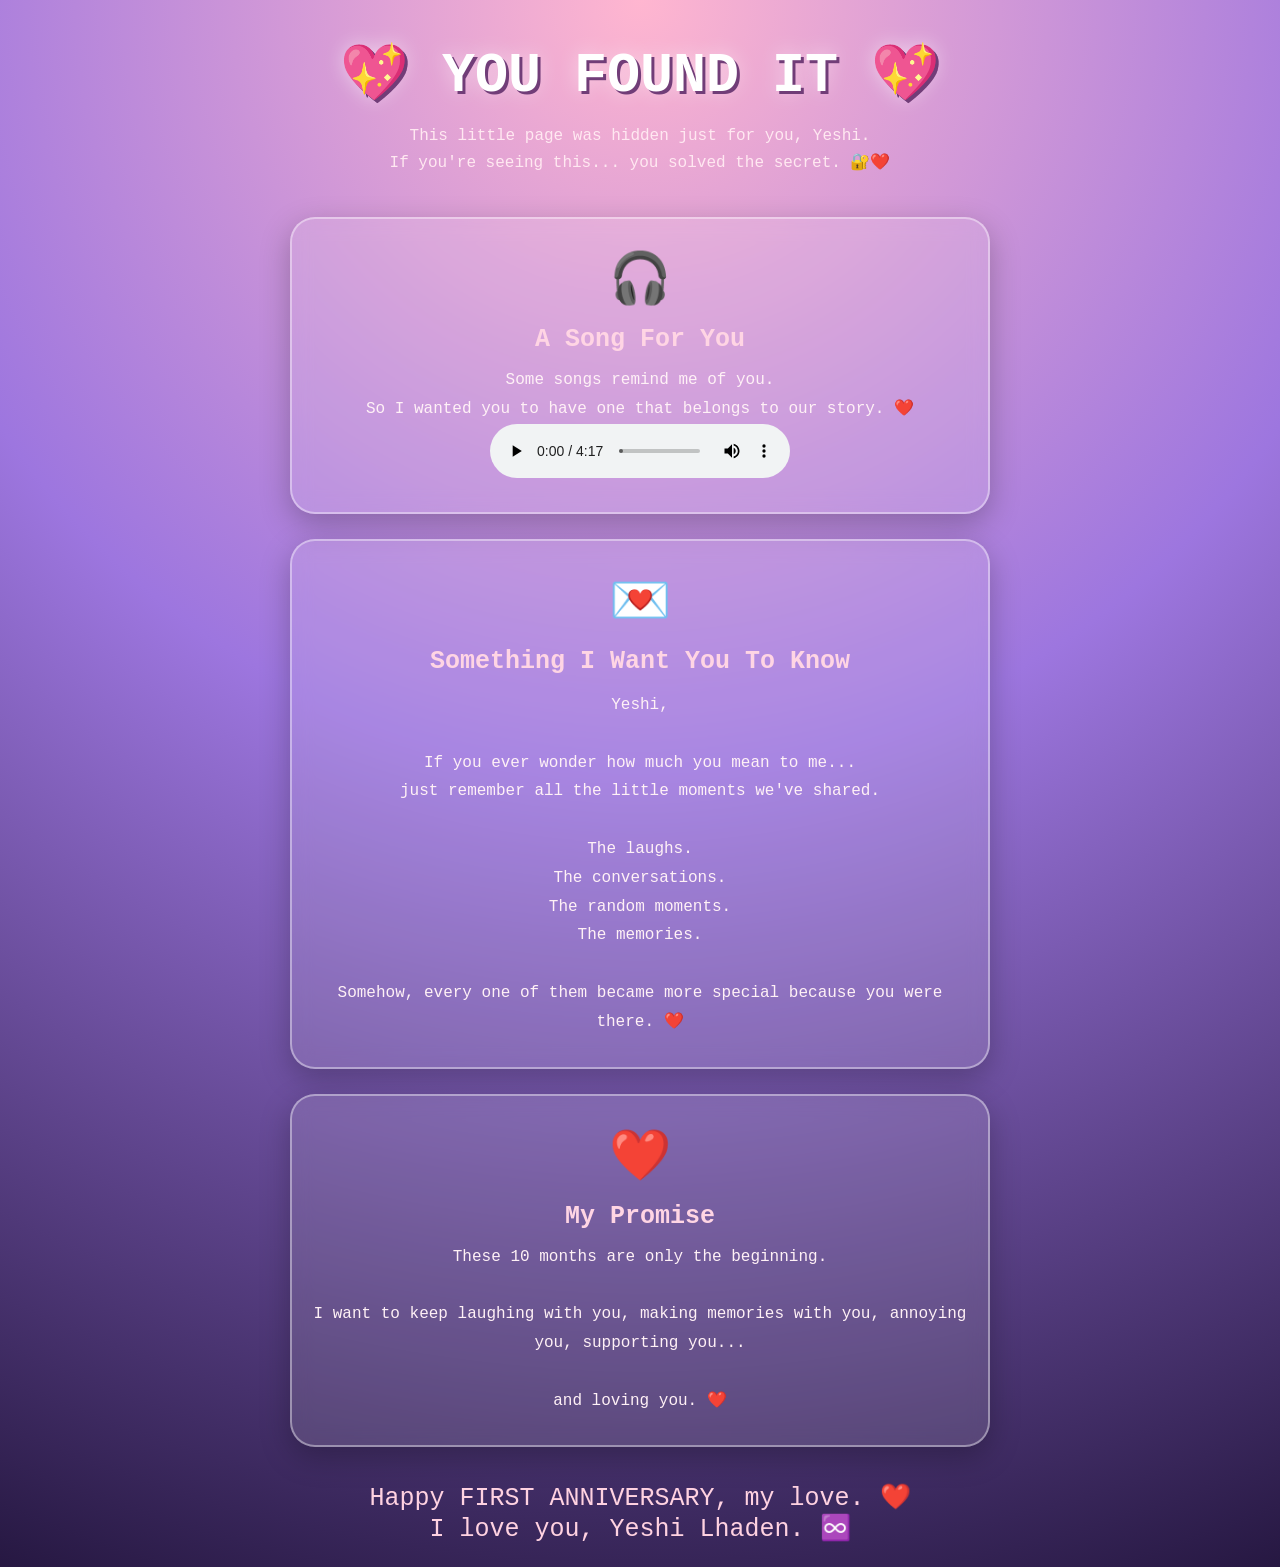
==== pages/secret-surprise.html @ 312b2a27 "Create first anniversary website" ====
<!DOCTYPE html>
<html lang="en">

<head>

<meta charset="UTF-8">

<meta name="viewport"
content="width=device-width, initial-scale=1.0">

<title>A Secret For You ❤️</title>

<style>

*{
    margin:0;
    padding:0;
    box-sizing:border-box;
}

body{

    min-height:100vh;

    font-family:monospace;

    text-align:center;

    color:white;

    background:
    radial-gradient(circle at top,#ffb6d0,#9d76df 45%,#24163f);

    overflow-x:hidden;

}


/* MAIN */

.container{

    min-height:100vh;

    display:flex;

    flex-direction:column;

    align-items:center;

    padding:40px 20px;

}


/* TITLE */

h1{

    font-size:clamp(30px,8vw,55px);

    color:#fff;

    text-shadow:
    3px 3px #713d78,
    0 0 20px rgba(255,255,255,.5);

    animation:appear 2s ease;

}


.subtitle{

    margin-top:15px;

    max-width:600px;

    font-size:16px;

    line-height:1.7;

    color:#ffe8f1;

}


/* CARDS */

.cards{

    width:100%;

    max-width:700px;

    margin-top:40px;

    display:flex;

    flex-direction:column;

    gap:25px;

}


.card{

    background:rgba(255,255,255,.12);

    border:2px solid rgba(255,255,255,.4);

    border-radius:25px;

    padding:30px 20px;

    backdrop-filter:blur(10px);

    box-shadow:
    0 10px 30px rgba(0,0,0,.25);

    animation:slideUp 1s ease;

}


.icon{

    font-size:50px;

    margin-bottom:15px;

}


.card h2{

    font-size:25px;

    margin-bottom:12px;

    color:#ffd5e4;

}


.card p{

    font-size:16px;

    line-height:1.8;

    color:#fff1f6;

}


/* MUSIC */

.music-button{

    margin-top:20px;

    padding:13px 25px;

    border:none;

    border-radius:25px;

    background:#ff5f91;

    color:white;

    font-family:monospace;

    font-size:16px;

    cursor:pointer;

}


.music-button:hover{

    transform:scale(1.05);

}


/* LOVE MESSAGE */

.love-message{

    margin-top:15px;

    font-size:17px;

    line-height:1.9;

}


/* FINAL */

.final{

    margin-top:35px;

    font-size:25px;

    color:#ffd2e1;

    animation:pulse 1.5s infinite;

}


@keyframes appear{

    from{

        opacity:0;

        transform:scale(.6);

    }

    to{

        opacity:1;

        transform:scale(1);

    }

}


@keyframes slideUp{

    from{

        opacity:0;

        transform:translateY(40px);

    }

    to{

        opacity:1;

        transform:translateY(0);

    }

}


@keyframes pulse{

    0%,100%{

        transform:scale(1);

    }

    50%{

        transform:scale(1.05);

    }

}


/* HEARTS */

.heart{

    position:fixed;

    bottom:-30px;

    pointer-events:none;

    animation:floatUp linear forwards;

}


@keyframes floatUp{

    0%{

        transform:
        translateY(0)
        rotate(0);

        opacity:0;

    }

    20%{

        opacity:1;

    }

    100%{

        transform:
        translateY(-110vh)
        rotate(360deg);

        opacity:0;

    }

}


</style>

</head>


<body>


<div class="container">


    <h1>
        💖 YOU FOUND IT 💖
    </h1>


    <p class="subtitle">

        This little page was hidden just for you, Yeshi.

        <br>

        If you're seeing this...

        you solved the secret. 🔐❤️

    </p>


    <div class="cards">


        <!-- SONG -->

        <div class="card">

            <div class="icon">
                🎧
            </div>

            <h2>
                A Song For You
            </h2>

            <p>

                Some songs remind me of you.

                <br>

                So I wanted you to have one
                that belongs to our story. ❤️

            </p>


            <!-- MUSIC FILE -->

            <audio id="song" controls>

                <source
                    src="../music/our-song.mp3"
                    type="audio/mpeg"
                >

                Your browser does not support audio.

            </audio>

        </div>


        <!-- MESSAGE -->

        <div class="card">

            <div class="icon">
                💌
            </div>

            <h2>
                Something I Want You To Know
            </h2>


            <p class="love-message">

                Yeshi,

                <br><br>

                If you ever wonder how much
                you mean to me...

                <br>

                just remember all the little
                moments we've shared.

                <br><br>

                The laughs.

                <br>

                The conversations.

                <br>

                The random moments.

                <br>

                The memories.

                <br><br>

                Somehow, every one of them
                became more special because
                you were there.

                ❤️

            </p>

        </div>


        <!-- FINAL MESSAGE -->

        <div class="card">

            <div class="icon">
                ❤️
            </div>

            <h2>
                My Promise
            </h2>

            <p>

                These 10 months are only
                the beginning.

                <br><br>

                I want to keep laughing with you,
                making memories with you,
                annoying you,
                supporting you...

                <br><br>

                and loving you.

                ❤️

            </p>

        </div>


    </div>


    <div class="final">

        Happy  FIRST ANNIVERSARY, my love. ❤️

        <br>

        I love you, Yeshi Lhaden. ♾️

    </div>


</div>


<script>


/* FLOATING HEARTS */

function createHeart(){

    const heart=
    document.createElement("div");

    heart.className="heart";


    const symbols=[

        "❤️",
        "💕",
        "💗",
        "💖",
        "✨",
        "🌸"

    ];


    heart.innerHTML=
    symbols[
        Math.floor(
            Math.random()*symbols.length
        )
    ];


    heart.style.left=
    Math.random()*100+"vw";


    heart.style.fontSize=
    (15+Math.random()*22)+"px";


    heart.style.animationDuration=
    (4+Math.random()*5)+"s";


    document.body.appendChild(heart);


    setTimeout(()=>{

        heart.remove();

    },10000);

}


setInterval(createHeart,500);

</script>


</body>

</html>
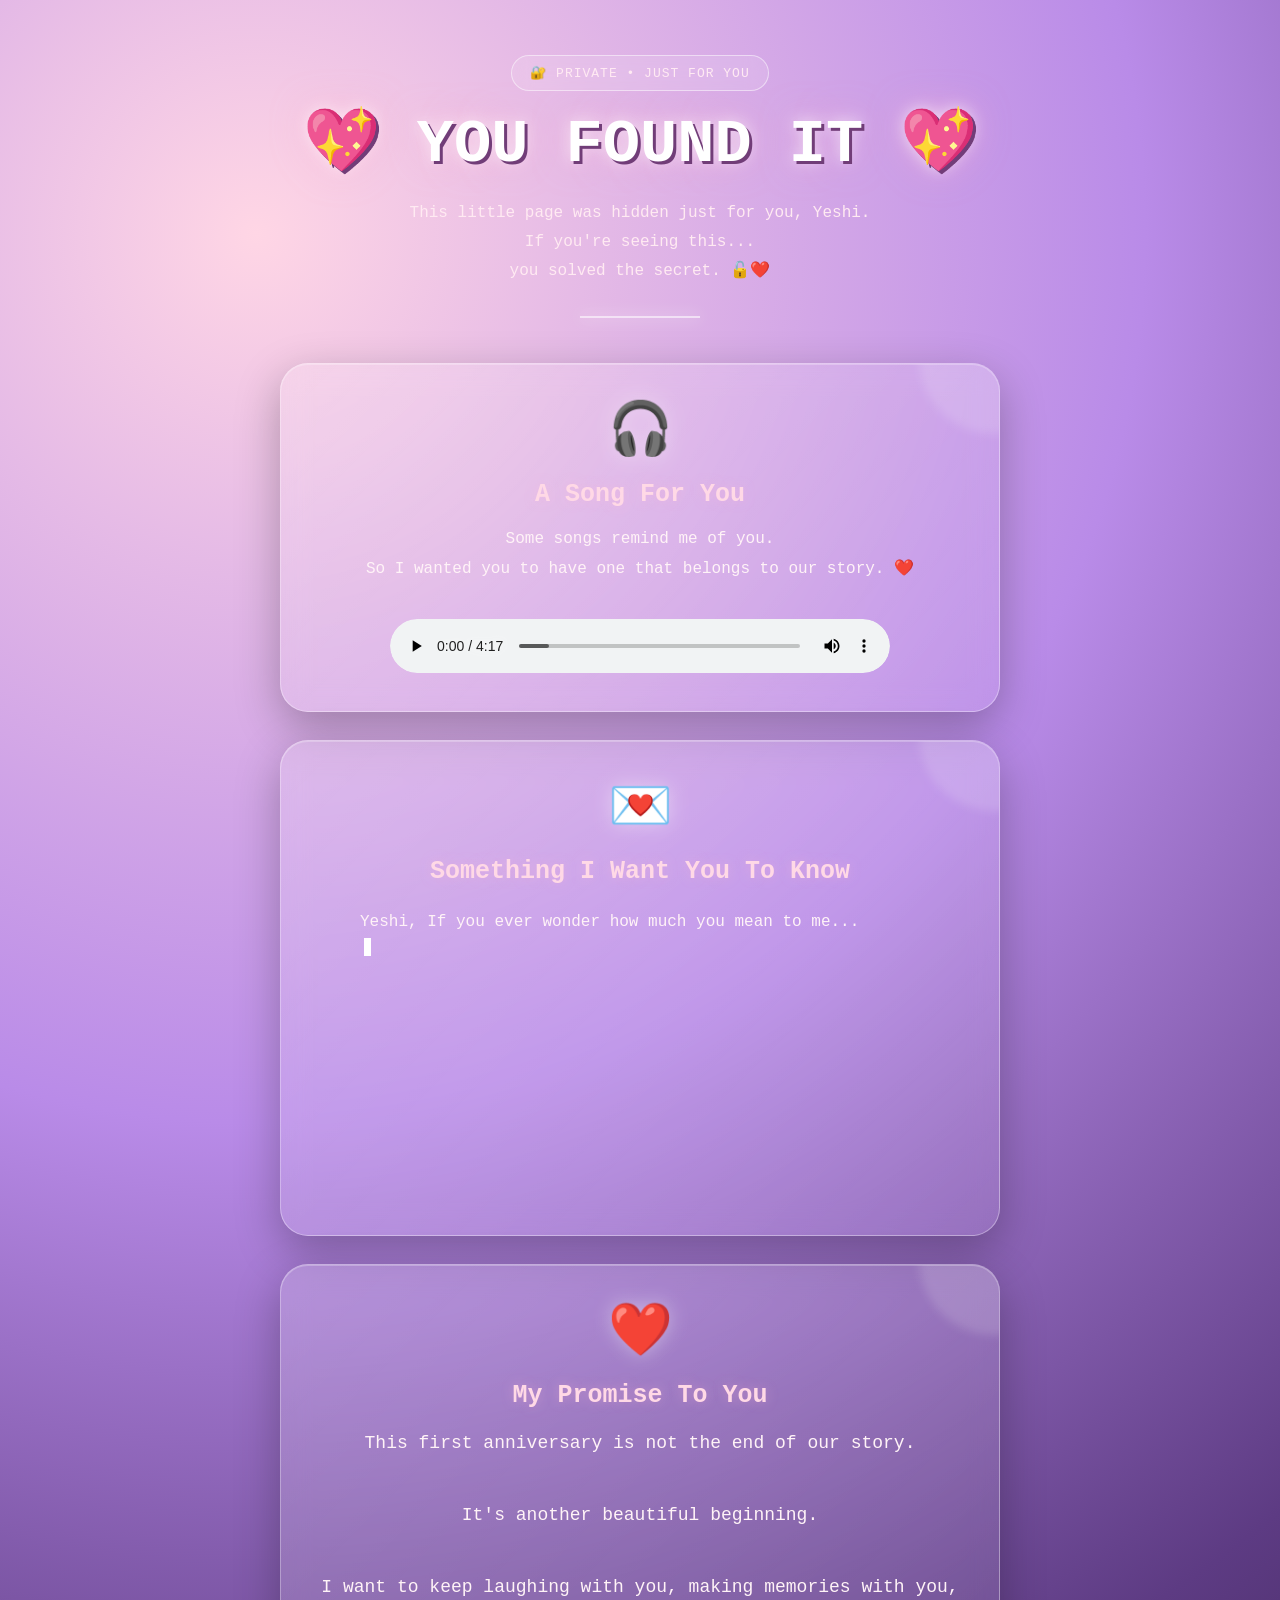
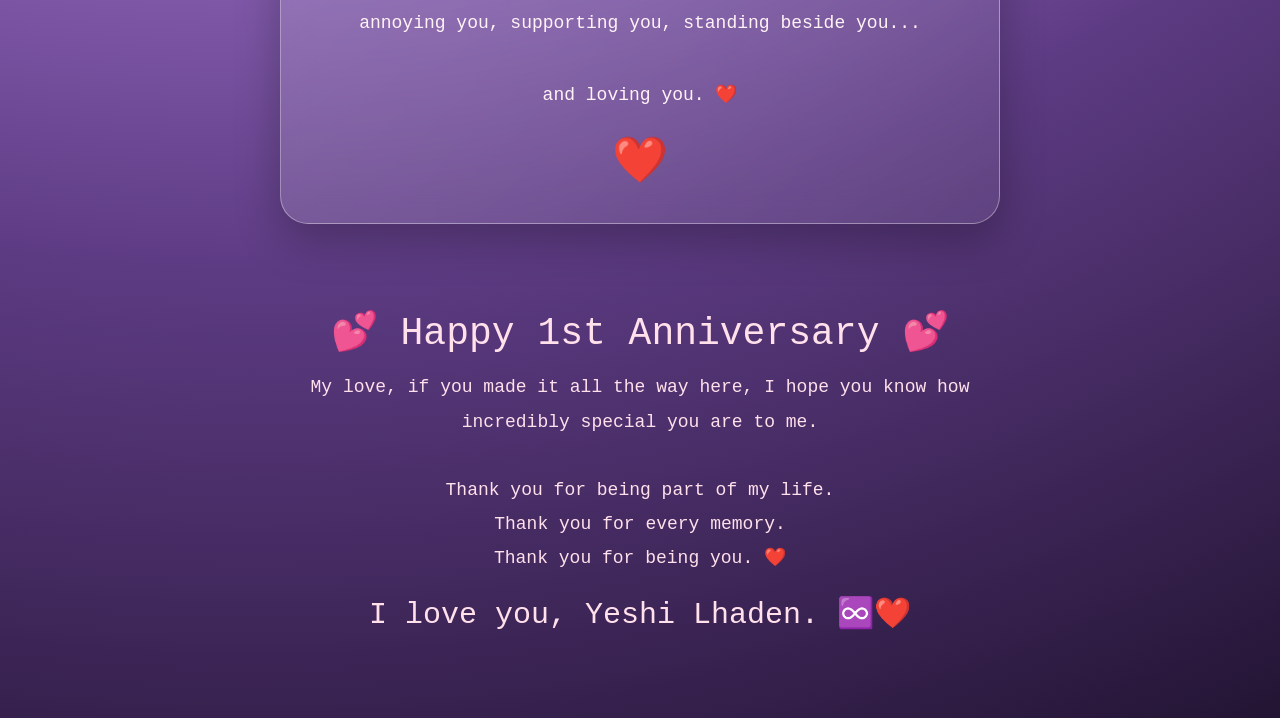
==== commit d8a42ef9: "Upgrade secret anniversary surprise" ====
--- a/pages/secret-surprise.html
+++ b/pages/secret-surprise.html
@@ -11,6 +11,10 @@
 <title>A Secret For You ❤️</title>
 
 <style>
+
+/* =========================================
+   RESET
+========================================= */
 
 *{
     margin:0;
@@ -18,6 +22,11 @@
     box-sizing:border-box;
 }
 
+
+/* =========================================
+   BODY
+========================================= */
+
 body{
 
     min-height:100vh;
@@ -29,17 +38,27 @@
     color:white;
 
     background:
-    radial-gradient(circle at top,#ffb6d0,#9d76df 45%,#24163f);
+    radial-gradient(
+        circle at 20% 10%,
+        #ffd6e5 0%,
+        #b98be8 38%,
+        #5d3b83 70%,
+        #211331 100%
+    );
 
     overflow-x:hidden;
 
 }
 
 
-/* MAIN */
+/* =========================================
+   CONTAINER
+========================================= */
 
 .container{
 
+    width:100%;
+
     min-height:100vh;
 
     display:flex;
@@ -48,172 +67,430 @@
 
     align-items:center;
 
-    padding:40px 20px;
-
-}
-
-
-/* TITLE */
+    padding:55px 20px 70px;
+
+    position:relative;
+
+    z-index:2;
+
+}
+
+
+/* =========================================
+   SECRET BADGE
+========================================= */
+
+.secret-badge{
+
+    display:inline-block;
+
+    padding:9px 18px;
+
+    border:1px solid rgba(255,255,255,.5);
+
+    border-radius:30px;
+
+    background:rgba(255,255,255,.12);
+
+    backdrop-filter:blur(10px);
+
+    color:#ffeaf3;
+
+    font-size:13px;
+
+    letter-spacing:1px;
+
+    margin-bottom:20px;
+
+    animation:fadeDown 1s ease;
+
+}
+
+
+/* =========================================
+   TITLE
+========================================= */
 
 h1{
 
-    font-size:clamp(30px,8vw,55px);
-
-    color:#fff;
+    font-size:clamp(32px,9vw,62px);
+
+    line-height:1.1;
+
+    color:white;
 
     text-shadow:
-    3px 3px #713d78,
-    0 0 20px rgba(255,255,255,.5);
-
-    animation:appear 2s ease;
+        3px 3px #713d78,
+        0 0 15px rgba(255,255,255,.6),
+        0 0 35px rgba(255,180,210,.5);
+
+    animation:appear 1.5s ease;
 
 }
 
 
 .subtitle{
 
+    margin-top:20px;
+
+    max-width:650px;
+
+    font-size:16px;
+
+    line-height:1.8;
+
+    color:#ffeaf2;
+
+    animation:fadeUp 1.5s ease;
+
+}
+
+
+/* =========================================
+   DIVIDER
+========================================= */
+
+.divider{
+
+    width:120px;
+
+    height:2px;
+
+    margin:30px auto 0;
+
+    background:rgba(255,255,255,.6);
+
+    box-shadow:0 0 15px rgba(255,255,255,.8);
+
+}
+
+
+/* =========================================
+   CARDS CONTAINER
+========================================= */
+
+.cards{
+
+    width:100%;
+
+    max-width:720px;
+
+    margin-top:45px;
+
+    display:flex;
+
+    flex-direction:column;
+
+    gap:28px;
+
+}
+
+
+/* =========================================
+   CARD
+========================================= */
+
+.card{
+
+    position:relative;
+
+    padding:34px 25px;
+
+    border-radius:28px;
+
+    background:
+        linear-gradient(
+            135deg,
+            rgba(255,255,255,.18),
+            rgba(255,255,255,.07)
+        );
+
+    border:1px solid rgba(255,255,255,.35);
+
+    backdrop-filter:blur(14px);
+
+    box-shadow:
+        0 15px 45px rgba(0,0,0,.28),
+        inset 0 1px rgba(255,255,255,.25);
+
+    overflow:hidden;
+
+    animation:slideUp 1s ease;
+
+}
+
+
+.card::before{
+
+    content:"";
+
+    position:absolute;
+
+    width:150px;
+
+    height:150px;
+
+    top:-80px;
+
+    right:-70px;
+
+    border-radius:50%;
+
+    background:rgba(255,255,255,.15);
+
+    filter:blur(5px);
+
+}
+
+
+.card:hover{
+
+    transform:translateY(-5px);
+
+    transition:.35s;
+
+    box-shadow:
+        0 20px 55px rgba(0,0,0,.35),
+        0 0 25px rgba(255,190,220,.15);
+
+}
+
+
+/* =========================================
+   ICON
+========================================= */
+
+.icon{
+
+    font-size:52px;
+
+    margin-bottom:18px;
+
+    filter:
+        drop-shadow(0 0 10px rgba(255,255,255,.4));
+
+}
+
+
+/* =========================================
+   CARD HEADINGS
+========================================= */
+
+.card h2{
+
+    font-size:25px;
+
+    margin-bottom:15px;
+
+    color:#ffd9e6;
+
+    text-shadow:
+        0 0 12px rgba(255,180,210,.35);
+
+}
+
+
+.card p{
+
+    font-size:16px;
+
+    line-height:1.9;
+
+    color:#fff3f7;
+
+}
+
+
+/* =========================================
+   MUSIC PLAYER
+========================================= */
+
+.music-intro{
+
+    margin-bottom:20px;
+
+}
+
+
+audio{
+
+    width:100%;
+
+    max-width:500px;
+
     margin-top:15px;
 
-    max-width:600px;
+    border-radius:30px;
+
+}
+
+
+/* =========================================
+   TYPEWRITER MESSAGE
+========================================= */
+
+.typewriter{
+
+    min-height:300px;
+
+    text-align:left;
+
+    max-width:570px;
+
+    margin:0 auto;
+
+    padding:5px;
+
+}
+
+
+.typewriter p{
 
     font-size:16px;
 
-    line-height:1.7;
-
-    color:#ffe8f1;
-
-}
-
-
-/* CARDS */
-
-.cards{
+    line-height:2;
+
+}
+
+
+/* =========================================
+   CURSOR
+========================================= */
+
+.cursor{
+
+    display:inline-block;
+
+    width:7px;
+
+    height:18px;
+
+    background:white;
+
+    margin-left:4px;
+
+    animation:blink .8s infinite;
+
+}
+
+
+/* =========================================
+   PROMISE
+========================================= */
+
+.promise{
+
+    font-size:18px !important;
+
+    line-height:2 !important;
+
+}
+
+
+.promise-heart{
+
+    display:block;
+
+    font-size:45px;
+
+    margin-top:20px;
+
+    animation:heartbeat 1.5s infinite;
+
+}
+
+
+/* =========================================
+   FINAL MESSAGE
+========================================= */
+
+.final{
 
     width:100%;
 
     max-width:700px;
 
-    margin-top:40px;
-
-    display:flex;
-
-    flex-direction:column;
-
-    gap:25px;
-
-}
-
-
-.card{
-
-    background:rgba(255,255,255,.12);
-
-    border:2px solid rgba(255,255,255,.4);
-
-    border-radius:25px;
-
-    padding:30px 20px;
-
-    backdrop-filter:blur(10px);
-
-    box-shadow:
-    0 10px 30px rgba(0,0,0,.25);
-
-    animation:slideUp 1s ease;
-
-}
-
-
-.icon{
-
-    font-size:50px;
+    margin-top:50px;
+
+    padding:35px 20px;
+
+    color:#ffe0eb;
+
+    animation:finalGlow 2s infinite alternate;
+
+}
+
+
+.final-title{
+
+    font-size:clamp(25px,6vw,38px);
 
     margin-bottom:15px;
 
 }
 
 
-.card h2{
-
-    font-size:25px;
-
-    margin-bottom:12px;
-
-    color:#ffd5e4;
-
-}
-
-
-.card p{
-
-    font-size:16px;
-
-    line-height:1.8;
-
-    color:#fff1f6;
-
-}
-
-
-/* MUSIC */
-
-.music-button{
+.final-text{
+
+    font-size:18px;
+
+    line-height:1.9;
+
+}
+
+
+.forever{
 
     margin-top:20px;
 
-    padding:13px 25px;
-
-    border:none;
-
-    border-radius:25px;
-
-    background:#ff5f91;
-
-    color:white;
-
-    font-family:monospace;
-
-    font-size:16px;
-
-    cursor:pointer;
-
-}
-
-
-.music-button:hover{
-
-    transform:scale(1.05);
-
-}
-
-
-/* LOVE MESSAGE */
-
-.love-message{
-
-    margin-top:15px;
-
-    font-size:17px;
-
-    line-height:1.9;
-
-}
-
-
-/* FINAL */
-
-.final{
-
-    margin-top:35px;
-
-    font-size:25px;
-
-    color:#ffd2e1;
-
-    animation:pulse 1.5s infinite;
-
-}
-
+    font-size:30px;
+
+}
+
+
+/* =========================================
+   HEARTS
+========================================= */
+
+.heart{
+
+    position:fixed;
+
+    bottom:-40px;
+
+    pointer-events:none;
+
+    z-index:1;
+
+    animation:floatUp linear forwards;
+
+}
+
+
+/* =========================================
+   PETALS
+========================================= */
+
+.petal{
+
+    position:fixed;
+
+    top:-30px;
+
+    pointer-events:none;
+
+    z-index:1;
+
+    opacity:.8;
+
+    animation:fall linear forwards;
+
+}
+
+
+/* =========================================
+   ANIMATIONS
+========================================= */
 
 @keyframes appear{
 
@@ -236,13 +513,55 @@
 }
 
 
+@keyframes fadeDown{
+
+    from{
+
+        opacity:0;
+
+        transform:translateY(-25px);
+
+    }
+
+    to{
+
+        opacity:1;
+
+        transform:translateY(0);
+
+    }
+
+}
+
+
+@keyframes fadeUp{
+
+    from{
+
+        opacity:0;
+
+        transform:translateY(25px);
+
+    }
+
+    to{
+
+        opacity:1;
+
+        transform:translateY(0);
+
+    }
+
+}
+
+
 @keyframes slideUp{
 
     from{
 
         opacity:0;
 
-        transform:translateY(40px);
+        transform:translateY(50px);
 
     }
 
@@ -267,24 +586,74 @@
 
     50%{
 
-        transform:scale(1.05);
-
-    }
-
-}
-
-
-/* HEARTS */
-
-.heart{
-
-    position:fixed;
-
-    bottom:-30px;
-
-    pointer-events:none;
-
-    animation:floatUp linear forwards;
+        transform:scale(1.06);
+
+    }
+
+}
+
+
+@keyframes heartbeat{
+
+    0%,100%{
+
+        transform:scale(1);
+
+    }
+
+    25%{
+
+        transform:scale(1.15);
+
+    }
+
+    40%{
+
+        transform:scale(1);
+
+    }
+
+    60%{
+
+        transform:scale(1.12);
+
+    }
+
+}
+
+
+@keyframes blink{
+
+    0%,50%{
+
+        opacity:1;
+
+    }
+
+    51%,100%{
+
+        opacity:0;
+
+    }
+
+}
+
+
+@keyframes finalGlow{
+
+    from{
+
+        text-shadow:
+            0 0 5px rgba(255,180,210,.2);
+
+    }
+
+    to{
+
+        text-shadow:
+            0 0 20px rgba(255,180,210,.7);
+
+    }
 
 }
 
@@ -294,14 +663,15 @@
     0%{
 
         transform:
-        translateY(0)
-        rotate(0);
+            translateY(0)
+            rotate(0deg)
+            scale(.8);
 
         opacity:0;
 
     }
 
-    20%{
+    15%{
 
         opacity:1;
 
@@ -310,8 +680,9 @@
     100%{
 
         transform:
-        translateY(-110vh)
-        rotate(360deg);
+            translateY(-115vh)
+            rotate(360deg)
+            scale(1.2);
 
         opacity:0;
 
@@ -320,6 +691,140 @@
 }
 
 
+@keyframes fall{
+
+    0%{
+
+        transform:
+            translateY(0)
+            rotate(0deg);
+
+        opacity:0;
+
+    }
+
+    10%{
+
+        opacity:.8;
+
+    }
+
+    100%{
+
+        transform:
+            translateY(115vh)
+            translateX(100px)
+            rotate(360deg);
+
+        opacity:0;
+
+    }
+
+}
+
+
+/* =========================================
+   MOBILE
+========================================= */
+
+@media(max-width:600px){
+
+    .container{
+
+        padding:
+            40px 15px 60px;
+
+    }
+
+
+    h1{
+
+        font-size:36px;
+
+    }
+
+
+    .subtitle{
+
+        font-size:14px;
+
+        padding:0 8px;
+
+    }
+
+
+    .cards{
+
+        margin-top:35px;
+
+        gap:22px;
+
+    }
+
+
+    .card{
+
+        padding:28px 18px;
+
+        border-radius:23px;
+
+    }
+
+
+    .icon{
+
+        font-size:45px;
+
+    }
+
+
+    .card h2{
+
+        font-size:22px;
+
+    }
+
+
+    .card p{
+
+        font-size:14px;
+
+        line-height:1.8;
+
+    }
+
+
+    .typewriter{
+
+        min-height:350px;
+
+    }
+
+
+    .typewriter p{
+
+        font-size:14px;
+
+        line-height:1.9;
+
+    }
+
+
+    .promise{
+
+        font-size:15px !important;
+
+    }
+
+
+    .final-text{
+
+        font-size:15px;
+
+    }
+
+}
+
 </style>
 
 </head>
@@ -331,8 +836,21 @@
 <div class="container">
 
 
+    <!-- SECRET BADGE -->
+
+    <div class="secret-badge">
+
+        🔐 PRIVATE • JUST FOR YOU
+
+    </div>
+
+
+    <!-- TITLE -->
+
     <h1>
+
         💖 YOU FOUND IT 💖
+
     </h1>
 
 
@@ -344,39 +862,51 @@
 
         If you're seeing this...
 
-        you solved the secret. 🔐❤️
+        <br>
+
+        you solved the secret. 🔓❤️
 
     </p>
 
 
+    <div class="divider"></div>
+
+
     <div class="cards">
 
 
-        <!-- SONG -->
+        <!-- =====================================
+             SONG
+        ====================================== -->
 
         <div class="card">
 
             <div class="icon">
+
                 🎧
+
             </div>
 
+
             <h2>
+
                 A Song For You
+
             </h2>
 
-            <p>
+
+            <p class="music-intro">
 
                 Some songs remind me of you.
 
                 <br>
 
                 So I wanted you to have one
+
                 that belongs to our story. ❤️
 
             </p>
 
-
-            <!-- MUSIC FILE -->
 
             <audio id="song" controls>
 
@@ -392,122 +922,206 @@
         </div>
 
 
-        <!-- MESSAGE -->
+        <!-- =====================================
+             PRIVATE MESSAGE
+        ====================================== -->
 
         <div class="card">
 
             <div class="icon">
+
                 💌
+
             </div>
 
+
             <h2>
+
                 Something I Want You To Know
+
             </h2>
 
 
-            <p class="love-message">
-
-                Yeshi,
+            <div class="typewriter">
+
+                <p id="message"></p>
+
+                <span class="cursor"></span>
+
+            </div>
+
+        </div>
+
+
+        <!-- =====================================
+             PROMISE
+        ====================================== -->
+
+        <div class="card">
+
+            <div class="icon">
+
+                ❤️
+
+            </div>
+
+
+            <h2>
+
+                My Promise To You
+
+            </h2>
+
+
+            <p class="promise">
+
+                This first anniversary is not the end
+
+                of our story.
 
                 <br><br>
 
-                If you ever wonder how much
-                you mean to me...
-
-                <br>
-
-                just remember all the little
-                moments we've shared.
+                It's another beautiful beginning.
 
                 <br><br>
 
-                The laughs.
-
-                <br>
-
-                The conversations.
-
-                <br>
-
-                The random moments.
-
-                <br>
-
-                The memories.
+                I want to keep laughing with you,
+
+                making memories with you,
+
+                annoying you,
+
+                supporting you,
+
+                standing beside you...
 
                 <br><br>
 
-                Somehow, every one of them
-                became more special because
-                you were there.
+                and loving you.
 
                 ❤️
 
             </p>
 
+
+            <span class="promise-heart">
+
+                ❤️
+
+            </span>
+
         </div>
 
 
-        <!-- FINAL MESSAGE -->
-
-        <div class="card">
-
-            <div class="icon">
-                ❤️
-            </div>
-
-            <h2>
-                My Promise
-            </h2>
-
-            <p>
-
-                These 10 months are only
-                the beginning.
-
-                <br><br>
-
-                I want to keep laughing with you,
-                making memories with you,
-                annoying you,
-                supporting you...
-
-                <br><br>
-
-                and loving you.
-
-                ❤️
-
-            </p>
+    </div>
+
+
+    <!-- =====================================
+         FINAL
+    ====================================== -->
+
+    <div class="final">
+
+        <div class="final-title">
+
+            💕 Happy 1st Anniversary 💕
 
         </div>
 
 
+        <div class="final-text">
+
+            My love, if you made it all the way here,
+
+            I hope you know how incredibly special
+
+            you are to me.
+
+            <br><br>
+
+            Thank you for being part of my life.
+
+            <br>
+
+            Thank you for every memory.
+
+            <br>
+
+            Thank you for being you.
+
+            ❤️
+
+        </div>
+
+
+        <div class="forever">
+
+            I love you, Yeshi Lhaden. ♾️❤️
+
+        </div>
+
     </div>
 
 
-    <div class="final">
-
-        Happy  FIRST ANNIVERSARY, my love. ❤️
-
-        <br>
-
-        I love you, Yeshi Lhaden. ♾️
-
-    </div>
-
-
 </div>
 
 
 <script>
 
 
-/* FLOATING HEARTS */
+/* =========================================
+   TYPEWRITER MESSAGE
+========================================= */
+
+const messageText = `Yeshi,
+
+If you ever wonder how much you mean to me...
+
+just remember all the little moments we've shared.
+
+The laughs.
+The conversations.
+The random moments.
+The memories.
+
+Somehow, every one of them became more special because you were there.
+
+You have become such a beautiful part of my life, and I am grateful for every moment we have shared together.
+
+❤️`;
+
+const messageElement =
+document.getElementById("message");
+
+let index = 0;
+
+
+function typeMessage(){
+
+    if(index < messageText.length){
+
+        messageElement.textContent +=
+        messageText.charAt(index);
+
+        index++;
+
+        setTimeout(typeMessage,35);
+
+    }
+
+}
+
+
+setTimeout(typeMessage,800);
+
+
+/* =========================================
+   FLOATING HEARTS
+========================================= */
 
 function createHeart(){
 
-    const heart=
+    const heart =
     document.createElement("div");
 
     heart.className="heart";
@@ -519,13 +1133,12 @@
         "💕",
         "💗",
         "💖",
-        "✨",
-        "🌸"
+        "✨"
 
     ];
 
 
-    heart.innerHTML=
+    heart.innerHTML =
     symbols[
         Math.floor(
             Math.random()*symbols.length
@@ -533,16 +1146,16 @@
     ];
 
 
-    heart.style.left=
+    heart.style.left =
     Math.random()*100+"vw";
 
 
-    heart.style.fontSize=
-    (15+Math.random()*22)+"px";
-
-
-    heart.style.animationDuration=
-    (4+Math.random()*5)+"s";
+    heart.style.fontSize =
+    (14 + Math.random()*22)+"px";
+
+
+    heart.style.animationDuration =
+    (5 + Math.random()*5)+"s";
 
 
     document.body.appendChild(heart);
@@ -552,12 +1165,69 @@
 
         heart.remove();
 
-    },10000);
-
-}
-
-
-setInterval(createHeart,500);
+    },11000);
+
+}
+
+
+setInterval(createHeart,550);
+
+
+/* =========================================
+   FALLING PETALS
+========================================= */
+
+function createPetal(){
+
+    const petal =
+    document.createElement("div");
+
+    petal.className="petal";
+
+
+    const symbols=[
+
+        "🌸",
+        "🌷",
+        "✨",
+        "💗"
+
+    ];
+
+
+    petal.innerHTML =
+    symbols[
+        Math.floor(
+            Math.random()*symbols.length
+        )
+    ];
+
+
+    petal.style.left =
+    Math.random()*100+"vw";
+
+
+    petal.style.fontSize =
+    (12 + Math.random()*16)+"px";
+
+
+    petal.style.animationDuration =
+    (6 + Math.random()*6)+"s";
+
+
+    document.body.appendChild(petal);
+
+
+    setTimeout(()=>{
+
+        petal.remove();
+
+    },13000);
+
+}
+
+
+setInterval(createPetal,1200);
 
 </script>
 
